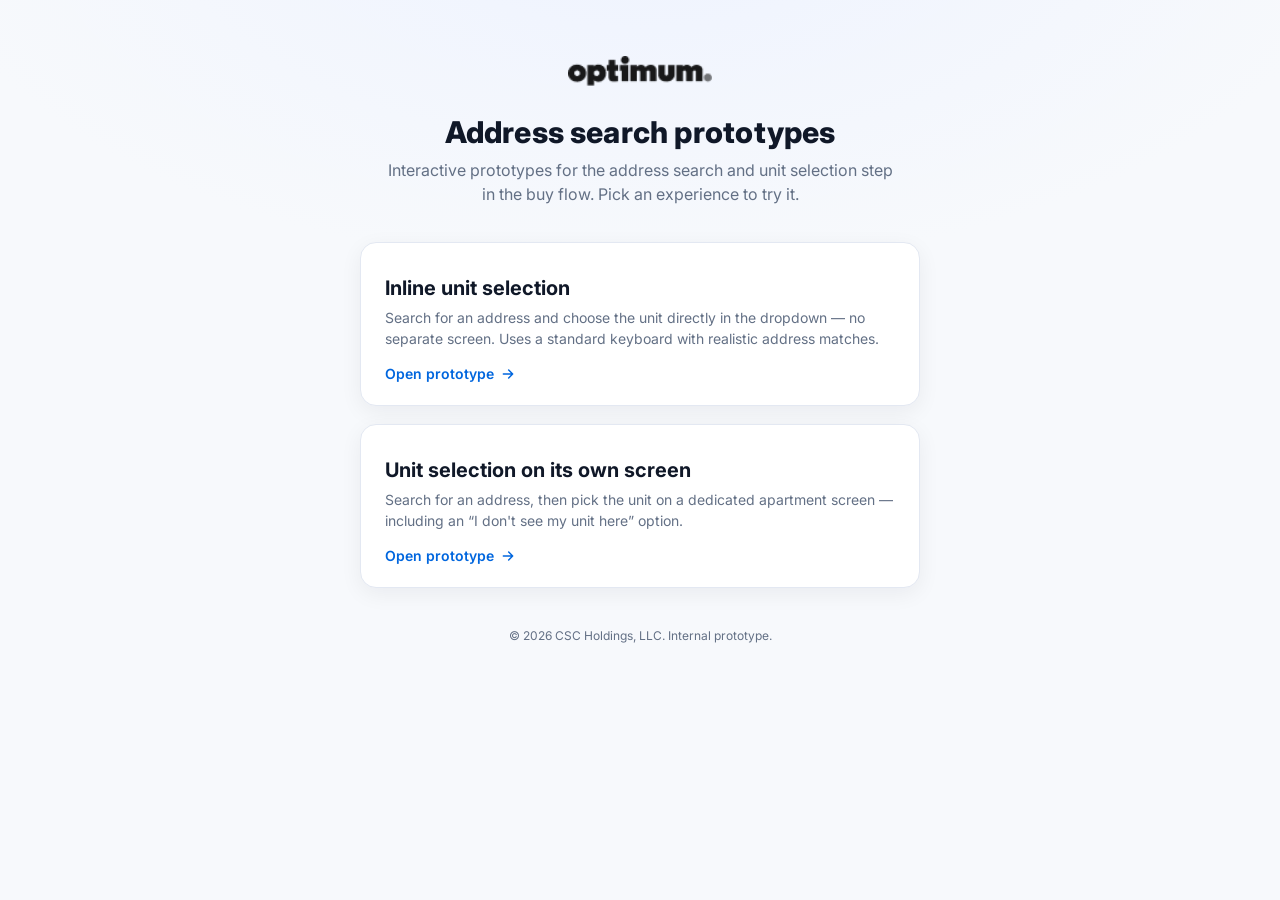
==== index.html @ c3237ab9 "Landing page: sentence-case heading and transparent Optimum logo Co-authored-by: Cursor <cursoragent" ====
<!doctype html>
<html lang="en">
  <head>
    <meta charset="UTF-8" />
    <meta name="viewport" content="width=device-width, initial-scale=1.0" />
    <title>Optimum — Address Search Prototypes</title>
    <link rel="preconnect" href="https://fonts.googleapis.com" />
    <link rel="preconnect" href="https://fonts.gstatic.com" crossorigin />
    <link
      href="https://fonts.googleapis.com/css2?family=Inter:wght@400;500;600;700;800&display=swap"
      rel="stylesheet"
    />
    <style>
      :root {
        --ink: #101828;
        --muted: #637085;
        --orange: #f66608;
        --line: #e3e8f2;
      }
      * { box-sizing: border-box; }
      body {
        margin: 0;
        min-height: 100vh;
        font-family: Inter, -apple-system, BlinkMacSystemFont, "Segoe UI", sans-serif;
        color: var(--ink);
        background:
          radial-gradient(1200px 600px at 50% -10%, #eef3ff 0, transparent 60%),
          #f7f9fc;
        -webkit-font-smoothing: antialiased;
        display: flex;
        flex-direction: column;
        align-items: center;
        padding: 56px 20px 64px;
      }
      .logo { height: 30px; width: auto; }
      h1 {
        margin: 28px 0 8px;
        font-size: 30px;
        line-height: 36px;
        font-weight: 800;
        letter-spacing: 0.2px;
        text-align: center;
      }
      .subtitle {
        margin: 0 0 36px;
        font-size: 16px;
        line-height: 24px;
        color: var(--muted);
        text-align: center;
        max-width: 520px;
      }
      .cards {
        display: grid;
        gap: 18px;
        width: 100%;
        max-width: 560px;
      }
      .card {
        display: block;
        text-decoration: none;
        color: inherit;
        background: #fff;
        border: 1px solid var(--line);
        border-radius: 16px;
        padding: 24px 24px 22px;
        box-shadow: 0 6px 22px rgb(16 24 40 / 6%);
        transition: transform 0.16s ease, box-shadow 0.16s ease, border-color 0.16s ease;
      }
      .card:hover {
        transform: translateY(-3px);
        box-shadow: 0 14px 32px rgb(16 24 40 / 12%);
        border-color: #cdd7ea;
      }
      .card h2 {
        margin: 8px 0 6px;
        font-size: 20px;
        line-height: 26px;
        font-weight: 700;
      }
      .card p {
        margin: 0;
        font-size: 14px;
        line-height: 21px;
        color: var(--muted);
      }
      .card-cta {
        display: inline-flex;
        align-items: center;
        gap: 6px;
        margin-top: 16px;
        font-size: 14px;
        font-weight: 600;
        color: #0066de;
      }
      .card-cta svg { transition: transform 0.16s ease; }
      .card:hover .card-cta svg { transform: translateX(3px); }
      footer {
        margin-top: 40px;
        font-size: 12px;
        color: var(--muted);
        text-align: center;
      }
    </style>
  </head>
  <body>
    <img class="logo" src="./assets/logo-transparent.png" alt="Optimum" />
    <h1>Address search prototypes</h1>
    <p class="subtitle">
      Interactive prototypes for the address search and unit selection step in
      the buy flow. Pick an experience to try it.
    </p>

    <div class="cards">
      <a class="card" href="https://shackleram333.github.io/optimum-address-prototype/experience2/">
        <h2>Inline unit selection</h2>
        <p>
          Search for an address and choose the unit directly in the dropdown — no
          separate screen. Uses a standard keyboard with realistic address
          matches.
        </p>
        <span class="card-cta">
          Open prototype
          <svg viewBox="0 0 24 24" width="16" height="16" fill="none" stroke="currentColor" stroke-width="2.2" stroke-linecap="round" stroke-linejoin="round"><path d="M5 12h14M13 6l6 6-6 6" /></svg>
        </span>
      </a>

      <a class="card" href="https://shackleram333.github.io/optimum-address-prototype/separate-multiple-units-screen/">
        <h2>Unit selection on its own screen</h2>
        <p>
          Search for an address, then pick the unit on a dedicated apartment
          screen — including an “I don't see my unit here” option.
        </p>
        <span class="card-cta">
          Open prototype
          <svg viewBox="0 0 24 24" width="16" height="16" fill="none" stroke="currentColor" stroke-width="2.2" stroke-linecap="round" stroke-linejoin="round"><path d="M5 12h14M13 6l6 6-6 6" /></svg>
        </span>
      </a>
    </div>

    <footer>© 2026 CSC Holdings, LLC. Internal prototype.</footer>
  </body>
</html>
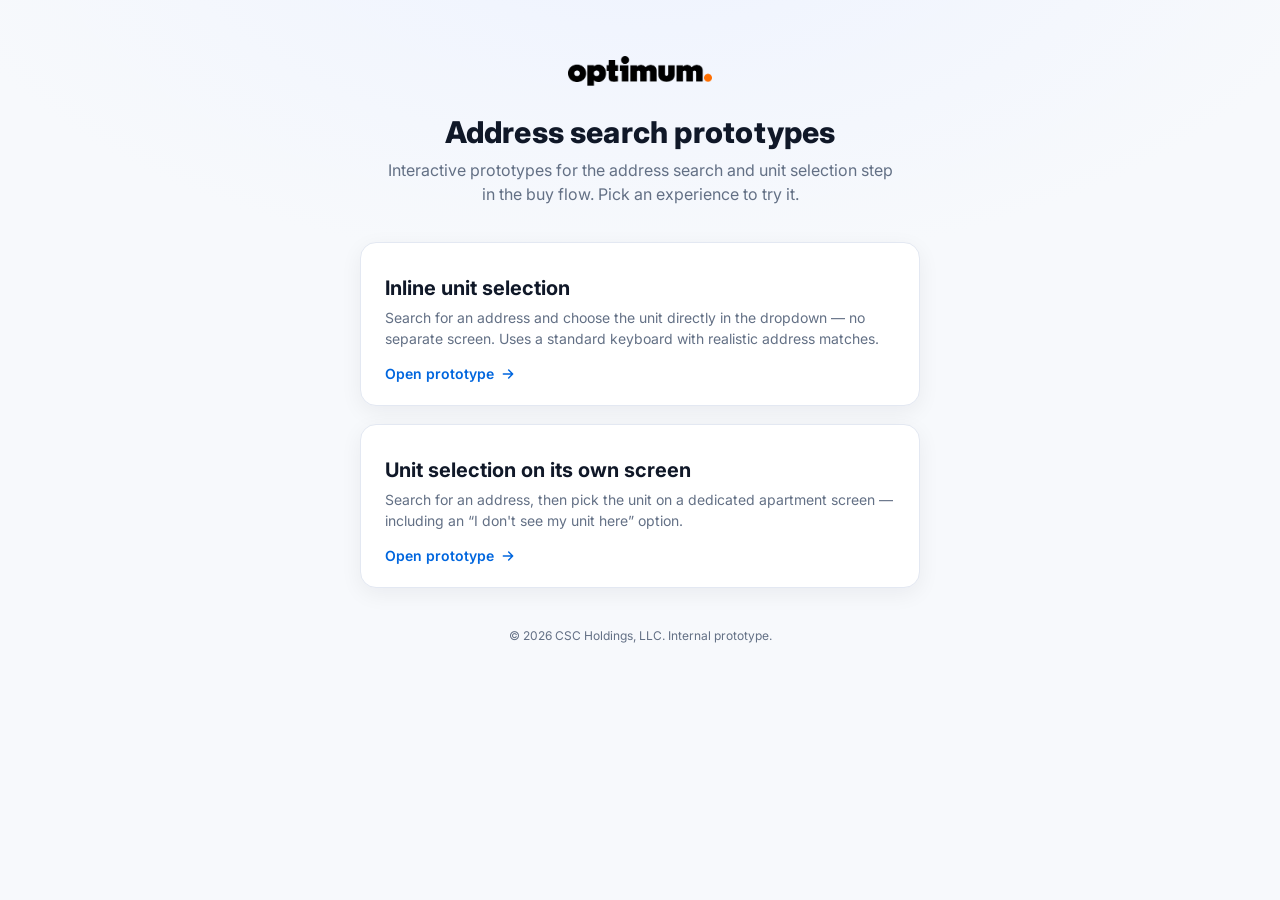
==== commit 147347fa: "Landing page: use Optimum orange-dot logo (recolored to black wordmark for white bg) Co-authored-by:" ====
--- a/index.html
+++ b/index.html
@@ -103,7 +103,7 @@
     </style>
   </head>
   <body>
-    <img class="logo" src="./assets/logo-transparent.png" alt="Optimum" />
+    <img class="logo" src="./assets/logo-optimum.png" alt="Optimum" />
     <h1>Address search prototypes</h1>
     <p class="subtitle">
       Interactive prototypes for the address search and unit selection step in
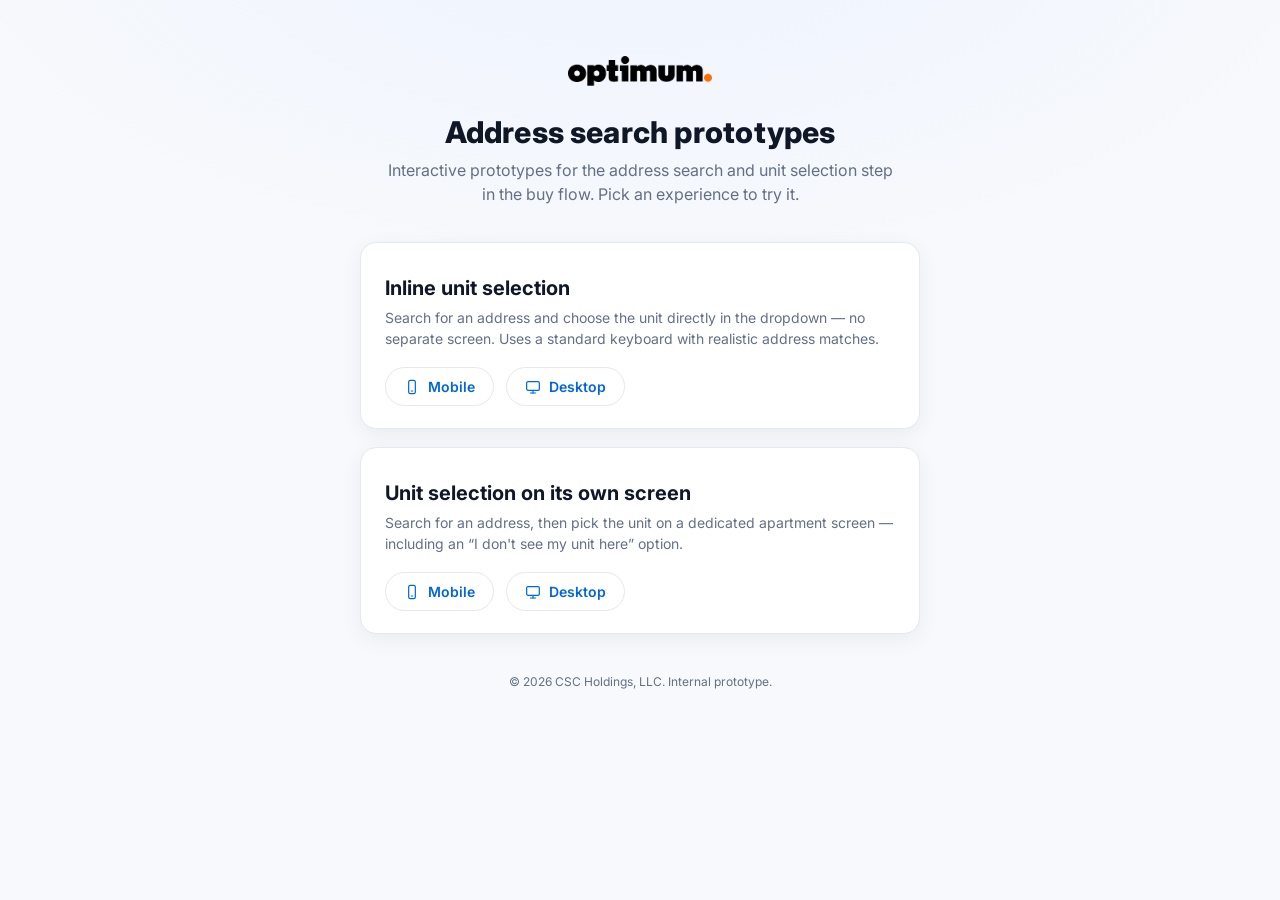
==== commit 1c309514: "Add desktop versions of both address-search experiences Build separate 1440-wide desktop prototypes " ====
--- a/index.html
+++ b/index.html
@@ -83,17 +83,29 @@
         line-height: 21px;
         color: var(--muted);
       }
-      .card-cta {
+      .card-links {
+        display: flex;
+        gap: 12px;
+        margin-top: 18px;
+      }
+      .card-link {
         display: inline-flex;
         align-items: center;
-        gap: 6px;
-        margin-top: 16px;
+        gap: 8px;
+        padding: 10px 18px;
+        border: 1px solid var(--line);
+        border-radius: 999px;
         font-size: 14px;
         font-weight: 600;
         color: #0066de;
+        text-decoration: none;
+        transition: background 0.16s ease, border-color 0.16s ease, transform 0.16s ease;
       }
-      .card-cta svg { transition: transform 0.16s ease; }
-      .card:hover .card-cta svg { transform: translateX(3px); }
+      .card-link:hover {
+        background: #f3f7ff;
+        border-color: #c2d4f5;
+        transform: translateY(-1px);
+      }
       footer {
         margin-top: 40px;
         font-size: 12px;
@@ -111,30 +123,42 @@
     </p>
 
     <div class="cards">
-      <a class="card" href="https://shackleram333.github.io/optimum-address-prototype/experience2/">
+      <div class="card">
         <h2>Inline unit selection</h2>
         <p>
           Search for an address and choose the unit directly in the dropdown — no
           separate screen. Uses a standard keyboard with realistic address
           matches.
         </p>
-        <span class="card-cta">
-          Open prototype
-          <svg viewBox="0 0 24 24" width="16" height="16" fill="none" stroke="currentColor" stroke-width="2.2" stroke-linecap="round" stroke-linejoin="round"><path d="M5 12h14M13 6l6 6-6 6" /></svg>
-        </span>
-      </a>
+        <div class="card-links">
+          <a class="card-link" href="https://shackleram333.github.io/optimum-address-prototype/experience2/">
+            <svg viewBox="0 0 24 24" width="16" height="16" fill="none" stroke="currentColor" stroke-width="1.8" stroke-linecap="round" stroke-linejoin="round"><rect x="7" y="2" width="10" height="20" rx="2.5"/><line x1="11" y1="18" x2="13" y2="18"/></svg>
+            Mobile
+          </a>
+          <a class="card-link" href="https://shackleram333.github.io/optimum-address-prototype/experience2-desktop/">
+            <svg viewBox="0 0 24 24" width="16" height="16" fill="none" stroke="currentColor" stroke-width="1.8" stroke-linecap="round" stroke-linejoin="round"><rect x="2.5" y="4" width="19" height="13" rx="2"/><line x1="8" y1="21" x2="16" y2="21"/><line x1="12" y1="17" x2="12" y2="21"/></svg>
+            Desktop
+          </a>
+        </div>
+      </div>
 
-      <a class="card" href="https://shackleram333.github.io/optimum-address-prototype/separate-multiple-units-screen/">
+      <div class="card">
         <h2>Unit selection on its own screen</h2>
         <p>
           Search for an address, then pick the unit on a dedicated apartment
           screen — including an “I don't see my unit here” option.
         </p>
-        <span class="card-cta">
-          Open prototype
-          <svg viewBox="0 0 24 24" width="16" height="16" fill="none" stroke="currentColor" stroke-width="2.2" stroke-linecap="round" stroke-linejoin="round"><path d="M5 12h14M13 6l6 6-6 6" /></svg>
-        </span>
-      </a>
+        <div class="card-links">
+          <a class="card-link" href="https://shackleram333.github.io/optimum-address-prototype/separate-multiple-units-screen/">
+            <svg viewBox="0 0 24 24" width="16" height="16" fill="none" stroke="currentColor" stroke-width="1.8" stroke-linecap="round" stroke-linejoin="round"><rect x="7" y="2" width="10" height="20" rx="2.5"/><line x1="11" y1="18" x2="13" y2="18"/></svg>
+            Mobile
+          </a>
+          <a class="card-link" href="https://shackleram333.github.io/optimum-address-prototype/separate-multiple-units-screen-desktop/">
+            <svg viewBox="0 0 24 24" width="16" height="16" fill="none" stroke="currentColor" stroke-width="1.8" stroke-linecap="round" stroke-linejoin="round"><rect x="2.5" y="4" width="19" height="13" rx="2"/><line x1="8" y1="21" x2="16" y2="21"/><line x1="12" y1="17" x2="12" y2="21"/></svg>
+            Desktop
+          </a>
+        </div>
+      </div>
     </div>
 
     <footer>© 2026 CSC Holdings, LLC. Internal prototype.</footer>
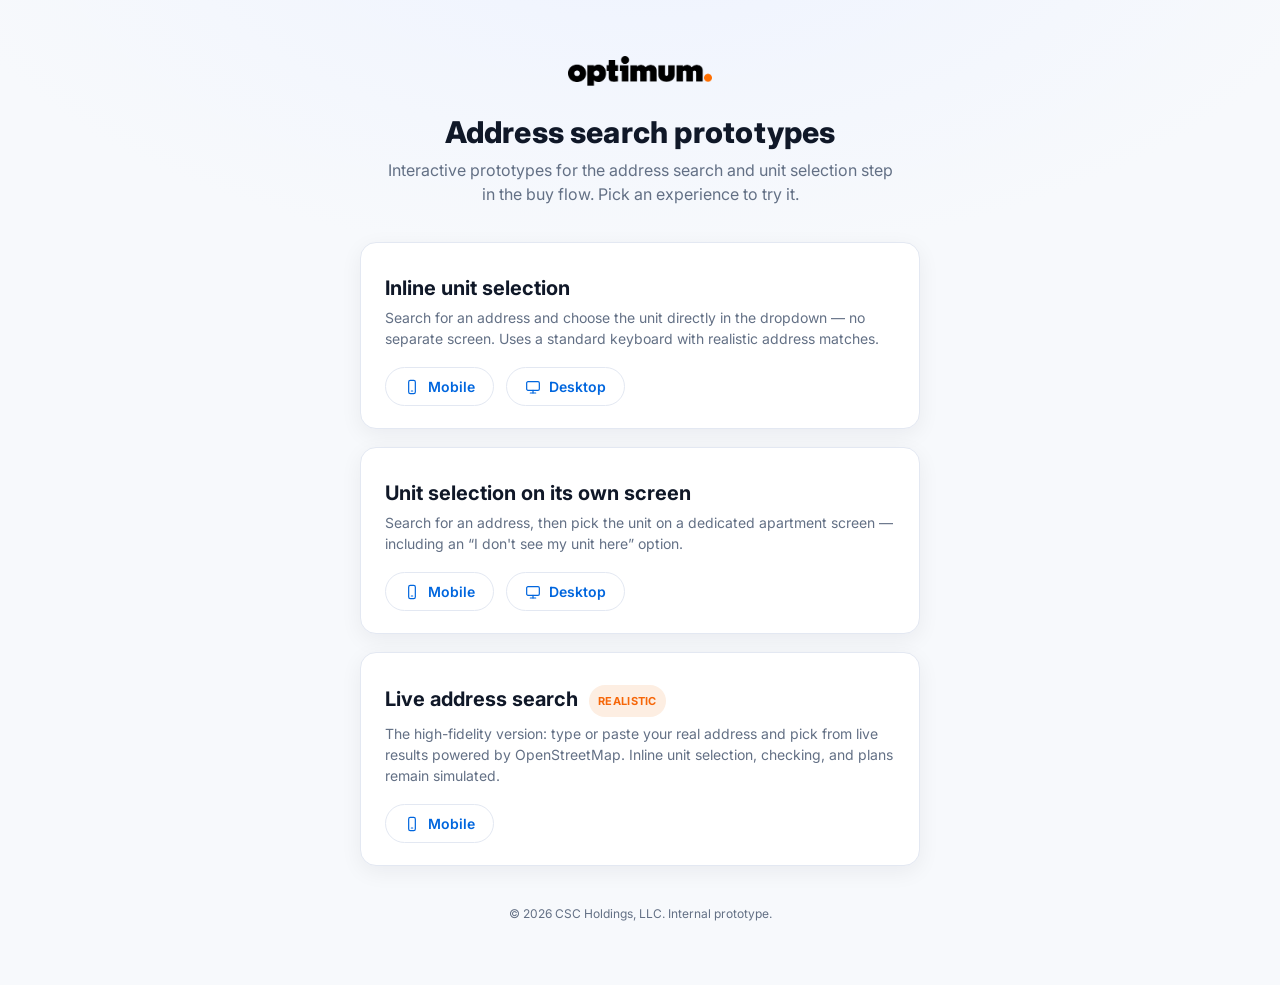
==== commit 20a6afa6: "Add live address search prototype (experience-live) Duplicate Experience 2 into a realistic mobile p" ====
--- a/index.html
+++ b/index.html
@@ -106,6 +106,19 @@
         border-color: #c2d4f5;
         transform: translateY(-1px);
       }
+      .badge {
+        display: inline-block;
+        vertical-align: middle;
+        margin-left: 6px;
+        padding: 3px 9px;
+        border-radius: 999px;
+        background: #fdeee2;
+        color: var(--orange);
+        font-size: 11px;
+        font-weight: 700;
+        letter-spacing: 0.3px;
+        text-transform: uppercase;
+      }
       footer {
         margin-top: 40px;
         font-size: 12px;
@@ -159,6 +172,21 @@
           </a>
         </div>
       </div>
+
+      <div class="card">
+        <h2>Live address search <span class="badge">Realistic</span></h2>
+        <p>
+          The high-fidelity version: type or paste your real address and pick
+          from live results powered by OpenStreetMap. Inline unit selection,
+          checking, and plans remain simulated.
+        </p>
+        <div class="card-links">
+          <a class="card-link" href="https://shackleram333.github.io/optimum-address-prototype/experience-live/">
+            <svg viewBox="0 0 24 24" width="16" height="16" fill="none" stroke="currentColor" stroke-width="1.8" stroke-linecap="round" stroke-linejoin="round"><rect x="7" y="2" width="10" height="20" rx="2.5"/><line x1="11" y1="18" x2="13" y2="18"/></svg>
+            Mobile
+          </a>
+        </div>
+      </div>
     </div>
 
     <footer>© 2026 CSC Holdings, LLC. Internal prototype.</footer>
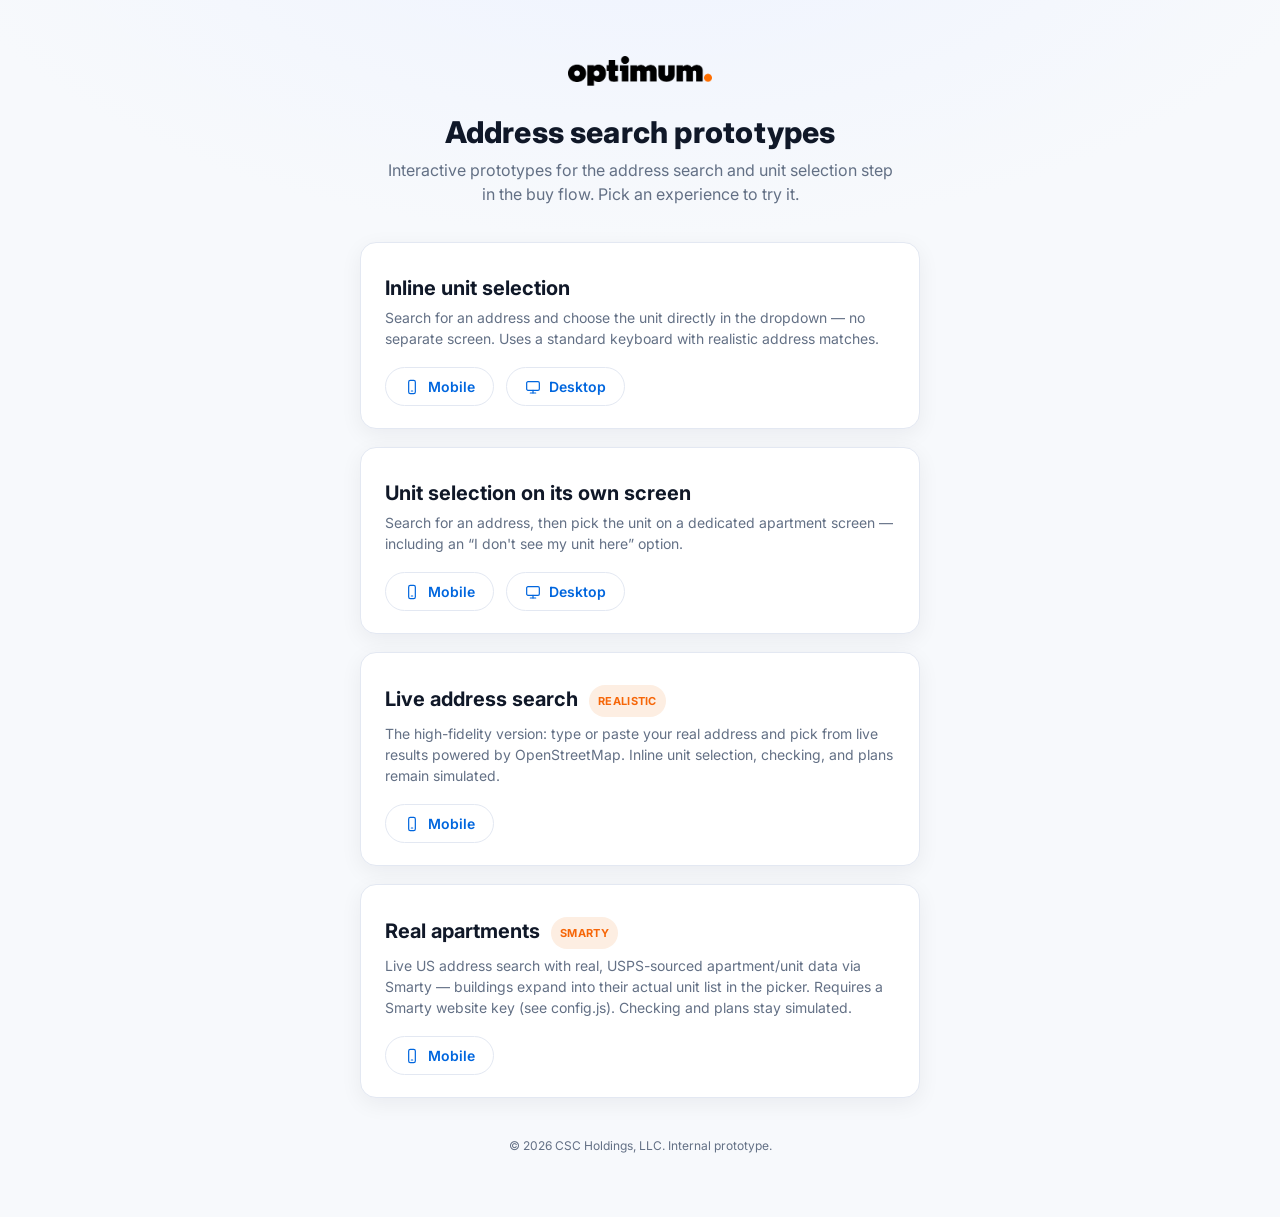
==== commit a661fd7b: "Add Smarty real-apartment address prototype (experience-smarty) New mobile prototype using Smarty US" ====
--- a/index.html
+++ b/index.html
@@ -187,6 +187,22 @@
           </a>
         </div>
       </div>
+
+      <div class="card">
+        <h2>Real apartments <span class="badge">Smarty</span></h2>
+        <p>
+          Live US address search with real, USPS-sourced apartment/unit data via
+          Smarty — buildings expand into their actual unit list in the picker.
+          Requires a Smarty website key (see config.js). Checking and plans stay
+          simulated.
+        </p>
+        <div class="card-links">
+          <a class="card-link" href="https://shackleram333.github.io/optimum-address-prototype/experience-smarty/">
+            <svg viewBox="0 0 24 24" width="16" height="16" fill="none" stroke="currentColor" stroke-width="1.8" stroke-linecap="round" stroke-linejoin="round"><rect x="7" y="2" width="10" height="20" rx="2.5"/><line x1="11" y1="18" x2="13" y2="18"/></svg>
+            Mobile
+          </a>
+        </div>
+      </div>
     </div>
 
     <footer>© 2026 CSC Holdings, LLC. Internal prototype.</footer>
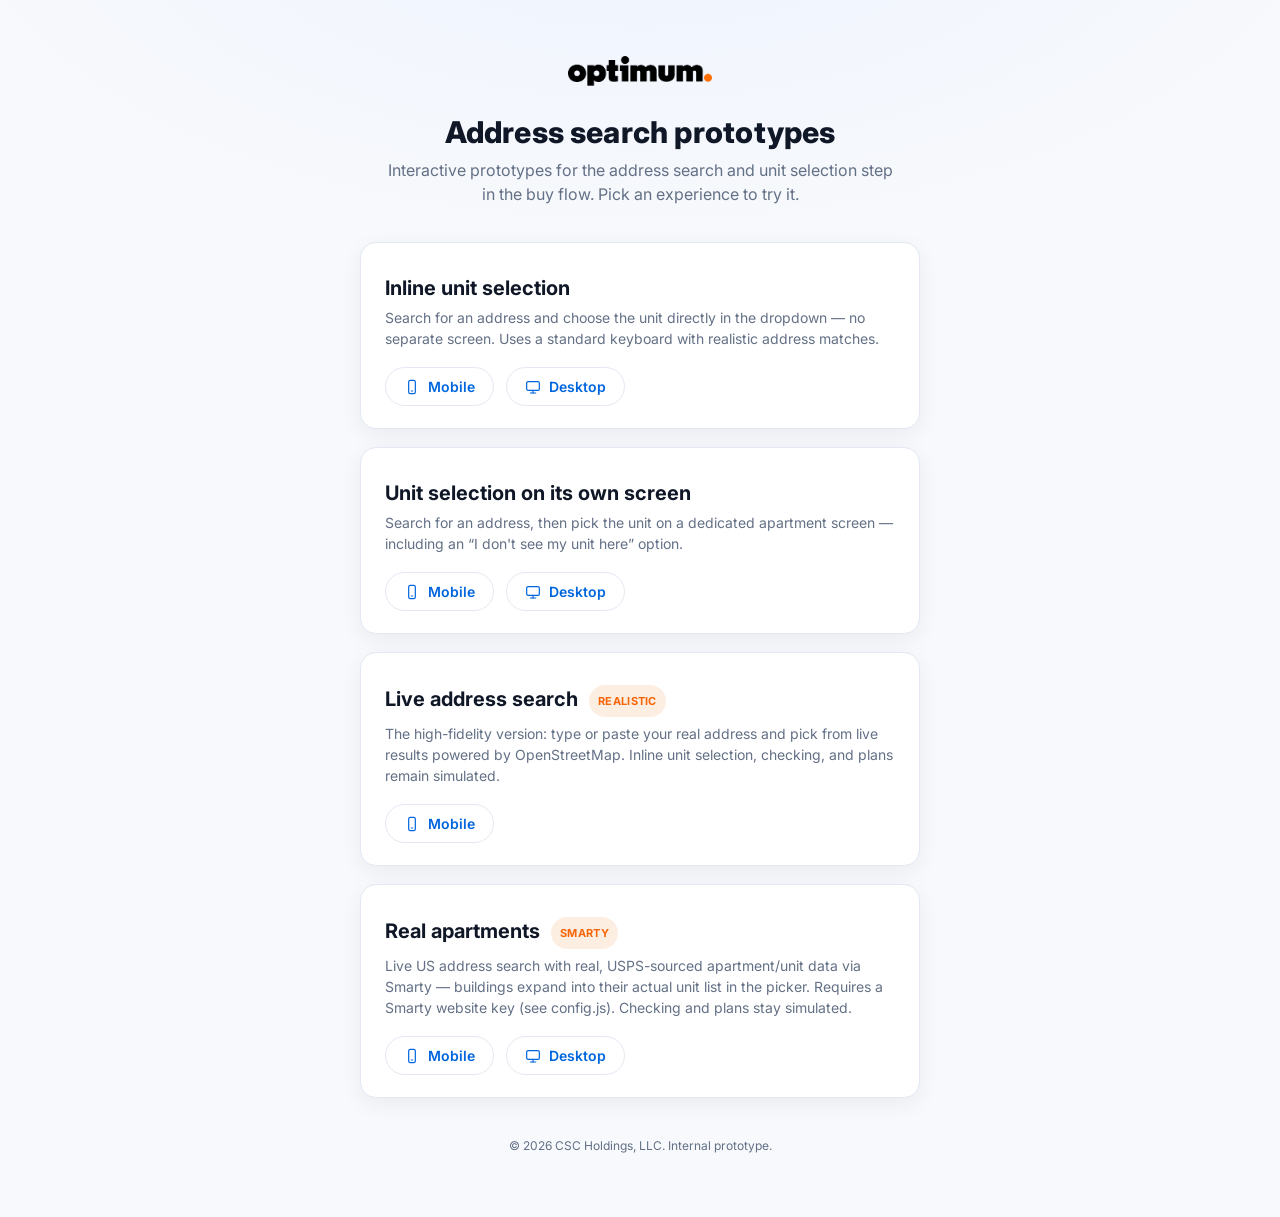
==== commit 815eb8e8: "Add experience-smarty-desktop (desktop version of live Smarty prototype) Co-authored-by: Cursor <cur" ====
--- a/index.html
+++ b/index.html
@@ -201,6 +201,10 @@
             <svg viewBox="0 0 24 24" width="16" height="16" fill="none" stroke="currentColor" stroke-width="1.8" stroke-linecap="round" stroke-linejoin="round"><rect x="7" y="2" width="10" height="20" rx="2.5"/><line x1="11" y1="18" x2="13" y2="18"/></svg>
             Mobile
           </a>
+          <a class="card-link" href="https://shackleram333.github.io/optimum-address-prototype/experience-smarty-desktop/">
+            <svg viewBox="0 0 24 24" width="16" height="16" fill="none" stroke="currentColor" stroke-width="1.8" stroke-linecap="round" stroke-linejoin="round"><rect x="2.5" y="4" width="19" height="13" rx="2"/><line x1="8" y1="21" x2="16" y2="21"/><line x1="12" y1="17" x2="12" y2="21"/></svg>
+            Desktop
+          </a>
         </div>
       </div>
     </div>
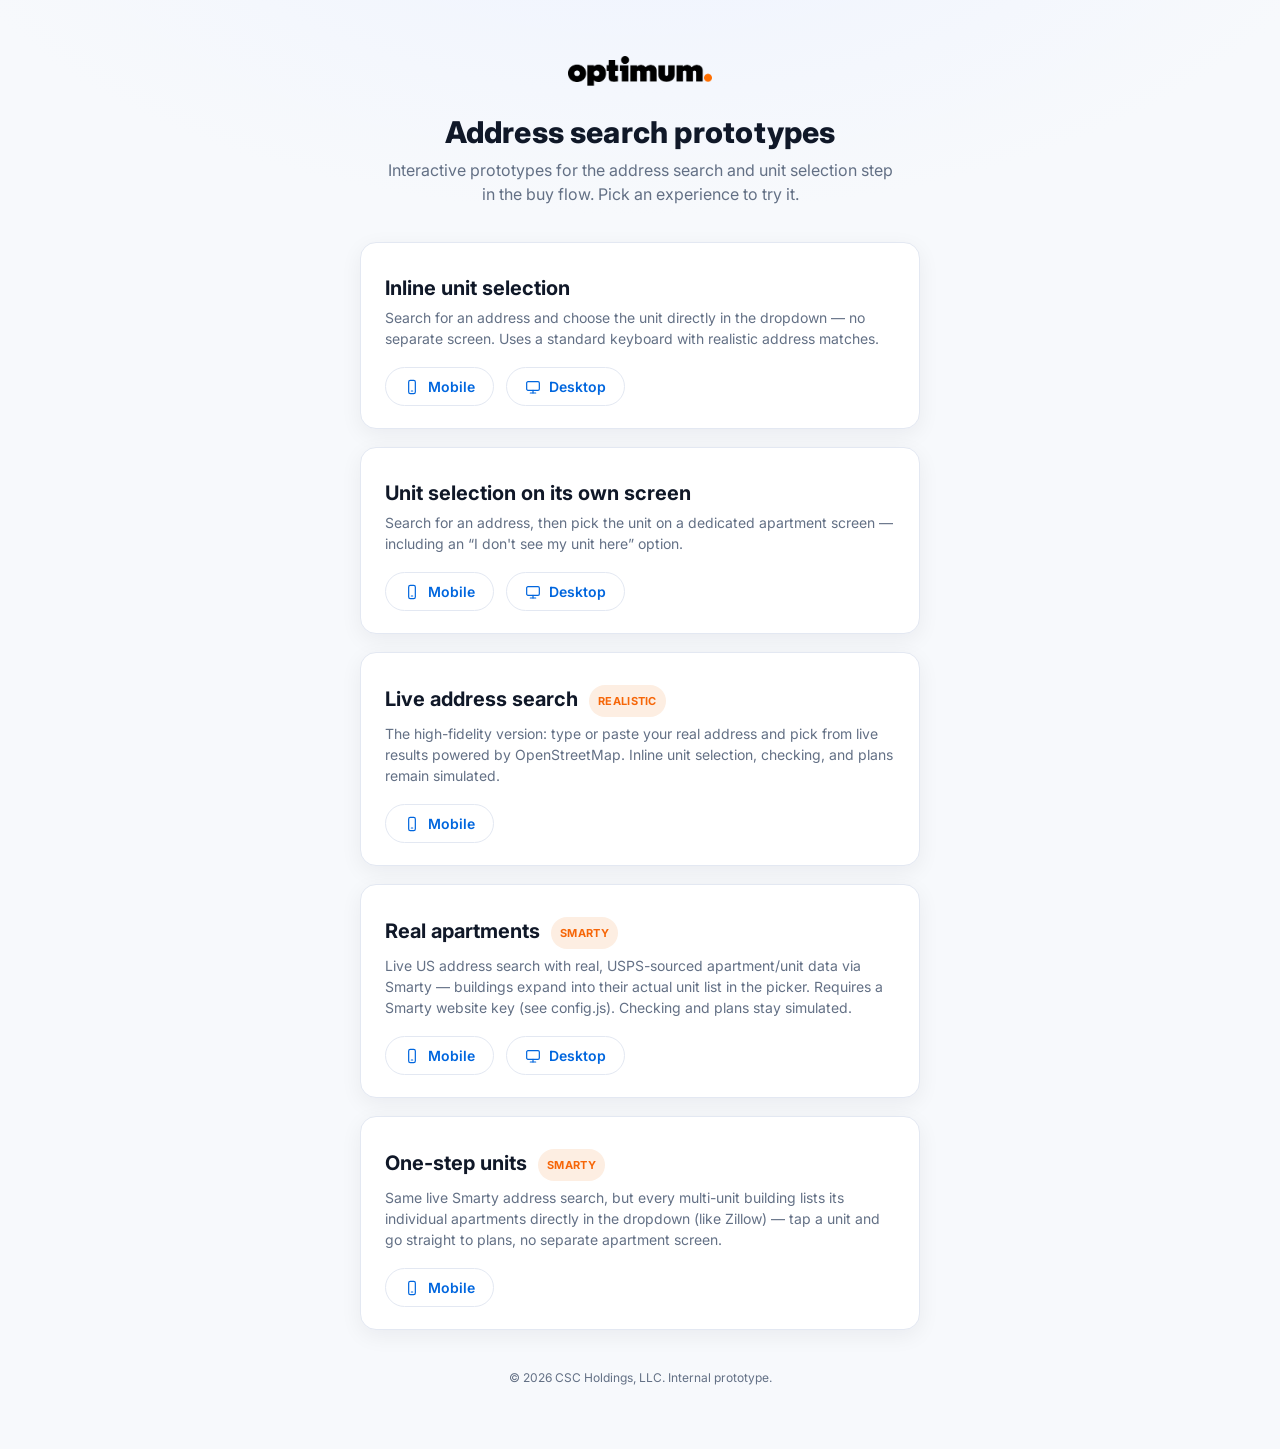
==== commit 91a66c9b: "Add experience-smarty-one-step-units: inline apartment listings Duplicate of experience-smarty (mobi" ====
--- a/index.html
+++ b/index.html
@@ -207,6 +207,21 @@
           </a>
         </div>
       </div>
+
+      <div class="card">
+        <h2>One-step units <span class="badge">Smarty</span></h2>
+        <p>
+          Same live Smarty address search, but every multi-unit building lists its
+          individual apartments directly in the dropdown (like Zillow) — tap a unit
+          and go straight to plans, no separate apartment screen.
+        </p>
+        <div class="card-links">
+          <a class="card-link" href="https://shackleram333.github.io/optimum-address-prototype/experience-smarty-one-step-units/">
+            <svg viewBox="0 0 24 24" width="16" height="16" fill="none" stroke="currentColor" stroke-width="1.8" stroke-linecap="round" stroke-linejoin="round"><rect x="7" y="2" width="10" height="20" rx="2.5"/><line x1="11" y1="18" x2="13" y2="18"/></svg>
+            Mobile
+          </a>
+        </div>
+      </div>
     </div>
 
     <footer>© 2026 CSC Holdings, LLC. Internal prototype.</footer>
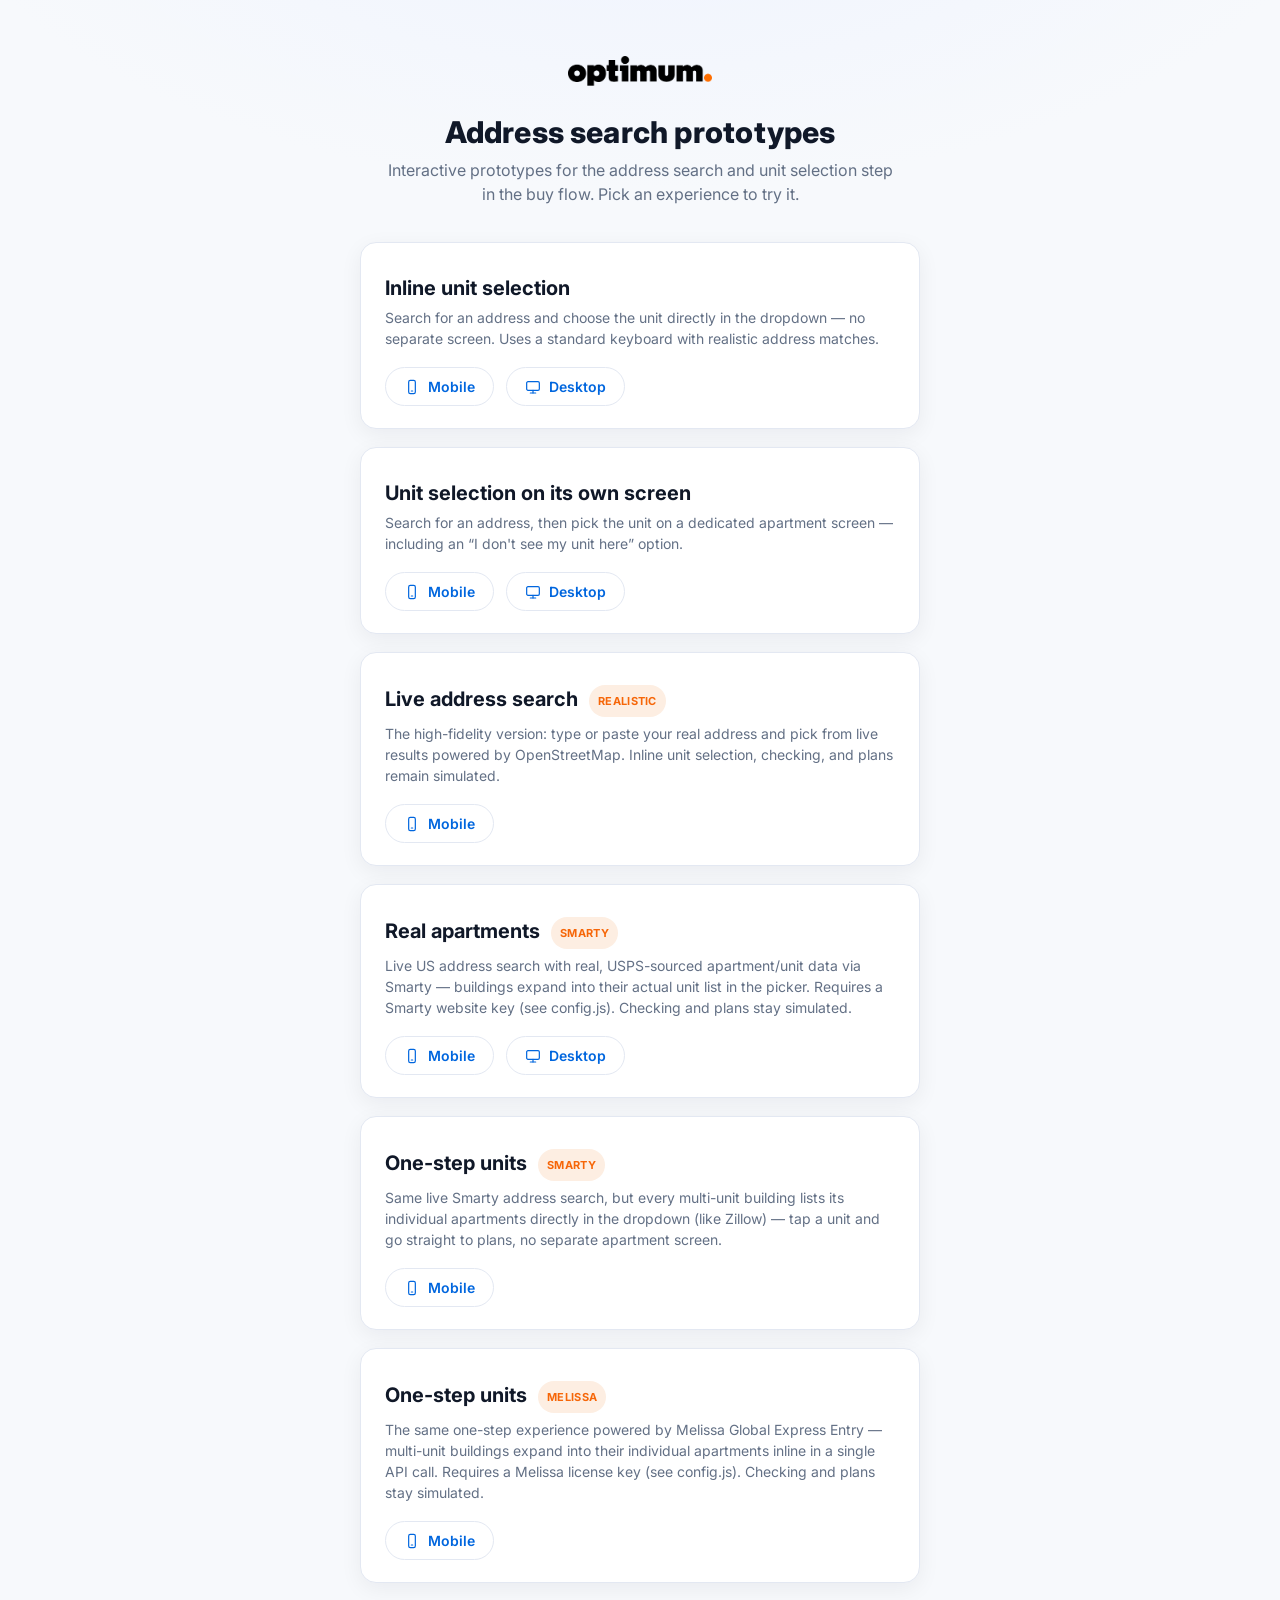
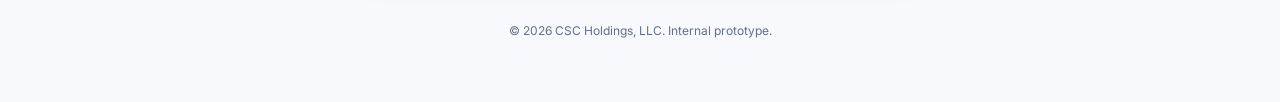
==== commit 77a9075a: "Add Melissa Global Express Entry one-step-units experience New experience-melissa-one-step-units/ pr" ====
--- a/index.html
+++ b/index.html
@@ -222,6 +222,22 @@
           </a>
         </div>
       </div>
+
+      <div class="card">
+        <h2>One-step units <span class="badge">Melissa</span></h2>
+        <p>
+          The same one-step experience powered by Melissa Global Express Entry —
+          multi-unit buildings expand into their individual apartments inline in a
+          single API call. Requires a Melissa license key (see config.js). Checking
+          and plans stay simulated.
+        </p>
+        <div class="card-links">
+          <a class="card-link" href="https://shackleram333.github.io/optimum-address-prototype/experience-melissa-one-step-units/">
+            <svg viewBox="0 0 24 24" width="16" height="16" fill="none" stroke="currentColor" stroke-width="1.8" stroke-linecap="round" stroke-linejoin="round"><rect x="7" y="2" width="10" height="20" rx="2.5"/><line x1="11" y1="18" x2="13" y2="18"/></svg>
+            Mobile
+          </a>
+        </div>
+      </div>
     </div>
 
     <footer>© 2026 CSC Holdings, LLC. Internal prototype.</footer>
